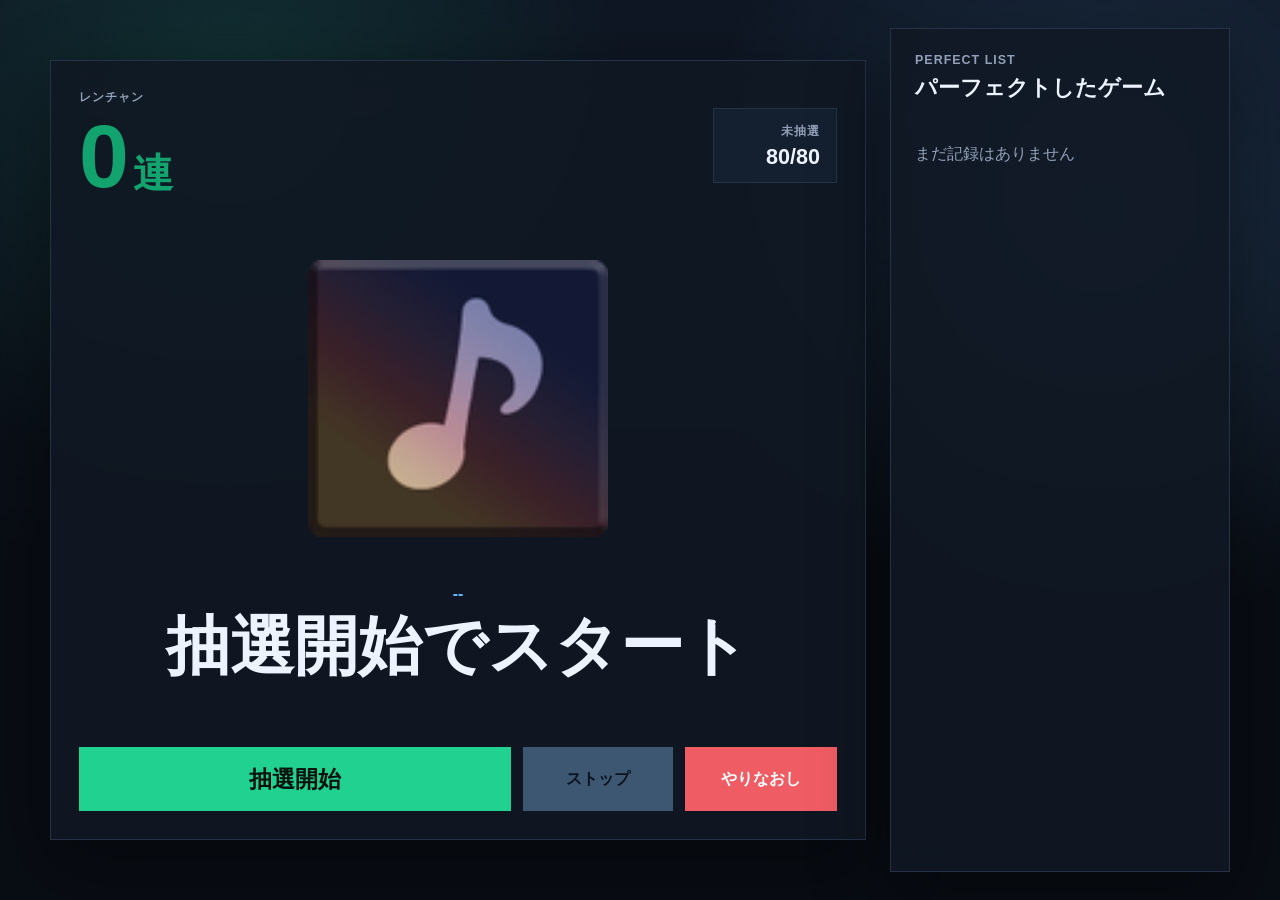
==== index.html @ 7057e6ec "結構変えた" ====
<!doctype html>
<html lang="ja">
  <head>
    <meta charset="utf-8" />
    <meta name="viewport" content="width=device-width, initial-scale=1" />
    <title>Rhythm Heaven Groove Renshan</title>
    <link rel="stylesheet" href="./styles.css" />
  </head>
  <body>
    <main class="app-shell">
      <section class="play-area" aria-label="リズムゲーム抽選">
        <div class="status-bar">
          <div>
            <p class="label">レンチャン</p>
            <p class="streak"><span id="streakCount">0</span><span>連</span></p>
          </div>
          <div class="pool-meter" aria-live="polite">
            <p class="label" id="poolLabel">未抽選</p>
            <p class="pool-count"><span id="poolCount">80</span><span>/80</span></p>
          </div>
        </div>

        <div class="game-stage" id="gameStage">
          <div class="image-frame">
            <img id="gameImage" alt="" title="表/裏モード切り替え" />
            <div class="placeholder" id="placeholder">READY</div>
          </div>
          <p class="stage-code" id="stageCode">--</p>
          <h1 class="game-name" id="gameName">抽選開始でスタート</h1>
        </div>

        <div class="controls">
          <button class="primary-button" id="mainButton" type="button">抽選開始</button>
          <button class="stop-button" id="stopButton" type="button" disabled>ストップ</button>
          <button class="reset-button" id="resetButton" type="button">やりなおし</button>
        </div>
      </section>

      <aside class="history-panel" aria-label="パーフェクト履歴">
        <div class="history-header">
          <p class="label">PERFECT LIST</p>
          <h2>パーフェクトしたゲーム</h2>
        </div>
        <ol class="history-list" id="historyList"></ol>
        <p class="empty-history" id="emptyHistory">まだ記録はありません</p>
      </aside>
    </main>

    <script src="./app.js"></script>
  </body>
</html>
---- styles.css ----
:root {
  --bg: #090d14;
  --ink: #edf3ff;
  --muted: #91a0b8;
  --panel: #111824;
  --panel-strong: #172233;
  --line: #263247;
  --green: #20d18f;
  --green-dark: #13a36e;
  --red: #f05c63;
  --yellow: #ffd84d;
  --blue: #65b8ff;
  --shadow: 0 24px 70px rgba(0, 0, 0, 0.42);
}

* {
  box-sizing: border-box;
}

body {
  margin: 0;
  min-height: 100vh;
  overflow-x: hidden;
  color: var(--ink);
  background:
    radial-gradient(circle at 18% 12%, rgba(32, 209, 143, 0.14), transparent 30%),
    radial-gradient(circle at 86% 24%, rgba(101, 184, 255, 0.16), transparent 32%),
    linear-gradient(180deg, #0f1724 0%, #090d14 62%),
    var(--bg);
  font-family:
    "Inter", "Hiragino Sans", "Yu Gothic UI", "Yu Gothic", Meiryo, sans-serif;
}

button {
  font: inherit;
}

.app-shell {
  width: min(1180px, calc(100% - 32px));
  min-height: 100vh;
  margin: 0 auto;
  display: grid;
  grid-template-columns: minmax(0, 1fr) 340px;
  gap: 24px;
  align-items: center;
  padding: 28px 0;
}

.play-area,
.history-panel {
  background: rgba(17, 24, 36, 0.88);
  border: 1px solid var(--line);
  box-shadow: var(--shadow);
  backdrop-filter: blur(14px);
}

.play-area {
  min-height: min(780px, calc(100vh - 56px));
  display: grid;
  grid-template-rows: auto 1fr auto;
  gap: 24px;
  padding: 28px;
}

.status-bar {
  display: flex;
  justify-content: space-between;
  gap: 16px;
  align-items: center;
}

.label {
  margin: 0 0 6px;
  color: var(--muted);
  font-size: 0.78rem;
  font-weight: 800;
  letter-spacing: 0.08em;
}

.streak,
.pool-count {
  margin: 0;
  line-height: 1;
  font-weight: 900;
}

.streak {
  font-size: clamp(2.5rem, 7vw, 5.8rem);
  color: var(--green-dark);
}

.streak.failed {
  color: var(--yellow);
}

.streak span:last-child {
  margin-left: 4px;
  font-size: 0.45em;
}

.pool-meter {
  min-width: 124px;
  padding: 14px 16px;
  border: 1px solid var(--line);
  background: rgba(23, 34, 51, 0.78);
  text-align: right;
}

.pool-count {
  font-size: 1.35rem;
}

.game-stage {
  display: flex;
  min-height: 0;
  flex-direction: column;
  align-items: center;
  justify-content: center;
  text-align: center;
}

.image-frame {
  position: relative;
  width: min(40vh, 300px);
  max-width: 82vw;
  aspect-ratio: 1 / 1;
  display: grid;
  place-items: center;
  background: transparent;
}

.image-frame.mode-ready {
  cursor: pointer;
}

.image-frame img {
  width: 100%;
  height: 100%;
  object-fit: contain;
  image-rendering: auto;
}

.placeholder {
  position: absolute;
  inset: 0;
  display: grid;
  place-items: center;
  color: rgba(237, 243, 255, 0.16);
  font-size: clamp(2.7rem, 9vw, 6.5rem);
  font-weight: 950;
}

.placeholder.hidden {
  display: none;
}

.stage-code {
  margin: 36px 0 8px;
  color: var(--blue);
  font-size: 1rem;
  font-weight: 900;
}

.game-name {
  width: 100%;
  min-height: 1.4em;
  margin: 0;
  font-size: clamp(1.9rem, 5vw, 4.6rem);
  line-height: 1.12;
  font-weight: 950;
  overflow-wrap: anywhere;
}

.game-stage.spinning .image-frame {
  filter: drop-shadow(0 0 28px rgba(32, 209, 143, 0.22));
}

.controls {
  display: grid;
  grid-template-columns: minmax(0, 1fr) 150px 152px;
  gap: 12px;
  align-items: stretch;
}

.primary-button,
.stop-button,
.reset-button {
  min-height: 64px;
  border: 0;
  cursor: pointer;
  font-weight: 900;
  transition:
    transform 120ms ease,
    filter 120ms ease,
    background-color 120ms ease;
}

.primary-button {
  color: #04110d;
  background: var(--green);
  font-size: 1.45rem;
}

.primary-button.perfect {
  color: #1b2630;
  background: var(--yellow);
}

.stop-button {
  color: #07111c;
  background: var(--blue);
}

.reset-button {
  color: #fff;
  background: var(--red);
}

.primary-button:hover,
.stop-button:hover,
.reset-button:hover {
  filter: brightness(0.96);
  transform: translateY(-1px);
}

.primary-button:disabled,
.stop-button:disabled,
.reset-button:disabled {
  cursor: wait;
  filter: saturate(0.65);
  transform: none;
}

.stop-button:disabled {
  cursor: not-allowed;
  opacity: 0.42;
}

.history-panel {
  max-height: calc(100vh - 56px);
  align-self: stretch;
  display: flex;
  flex-direction: column;
  padding: 24px;
  overflow: hidden;
}

.history-header h2 {
  margin: 0;
  font-size: 1.35rem;
}

.history-list {
  margin: 20px 0 0;
  padding: 0;
  list-style: none;
  overflow: auto;
}

.history-list li {
  display: grid;
  grid-template-columns: 42px 1fr 52px;
  gap: 12px;
  align-items: center;
  padding: 12px 0;
  border-top: 1px solid var(--line);
}

.history-index {
  width: 34px;
  height: 34px;
  display: grid;
  place-items: center;
  color: #fff;
  background: var(--green-dark);
  font-weight: 900;
}

.history-index.ng {
  background: var(--red);
  font-size: 0.82rem;
}

.history-game {
  min-width: 0;
}

.history-game strong {
  display: block;
  font-size: 0.98rem;
  overflow-wrap: anywhere;
}

.history-game span {
  display: block;
  margin-top: 3px;
  color: var(--muted);
  font-size: 0.82rem;
  font-weight: 700;
}

.history-icon {
  width: 52px;
  height: 52px;
  object-fit: contain;
  justify-self: end;
}

.empty-history {
  margin: 22px 0 0;
  color: var(--muted);
}

@media (max-width: 860px) {
  .app-shell {
    width: min(100% - 24px, 720px);
    grid-template-columns: 1fr;
    align-items: start;
    gap: 14px;
    padding: 12px 0 24px;
  }

  .play-area {
    min-height: auto;
    gap: 18px;
  }

  .history-panel {
    max-height: none;
  }

  .image-frame {
    width: min(54vw, 280px);
  }

  .stage-code {
    margin-top: 22px;
  }

  .controls {
    grid-template-columns: 1fr 128px 132px;
  }
}

@media (max-width: 520px) {
  .app-shell {
    width: min(100% - 16px, 1180px);
    padding: 10px 0;
  }

  .play-area,
  .history-panel {
    padding: 16px;
  }

  .status-bar {
    gap: 10px;
    align-items: stretch;
  }

  .pool-meter {
    min-width: 104px;
    padding: 12px;
  }

  .streak {
    font-size: clamp(2.7rem, 17vw, 4.2rem);
  }

  .pool-count {
    font-size: 1.15rem;
  }

  .image-frame {
    width: min(64vw, 230px);
  }

  .stage-code {
    margin: 18px 0 6px;
    font-size: 0.9rem;
  }

  .game-name {
    min-height: 2.35em;
    font-size: clamp(1.75rem, 10vw, 3rem);
    line-height: 1.08;
  }

  .controls {
    grid-template-columns: 1fr 1fr;
    gap: 10px;
  }

  .primary-button {
    grid-column: 1 / -1;
    font-size: 1.25rem;
  }

  .primary-button,
  .stop-button,
  .reset-button {
    min-height: 56px;
  }

  .history-header h2 {
    font-size: 1.15rem;
  }

  .history-list {
    margin-top: 14px;
  }

  .history-list li {
    grid-template-columns: 36px minmax(0, 1fr) 42px;
    gap: 8px;
    padding: 10px 0;
  }

  .history-index {
    width: 30px;
    height: 30px;
    font-size: 0.86rem;
  }

  .history-game strong {
    font-size: 0.92rem;
  }

  .history-game span {
    font-size: 0.76rem;
  }

  .history-icon {
    width: 42px;
    height: 42px;
  }
}

@media (max-width: 360px) {
  .play-area,
  .history-panel {
    padding: 12px;
  }

  .status-bar {
    flex-direction: column;
  }

  .pool-meter {
    text-align: left;
  }

  .image-frame {
    width: min(70vw, 210px);
  }

  .game-name {
    font-size: clamp(1.55rem, 11vw, 2.4rem);
  }
}
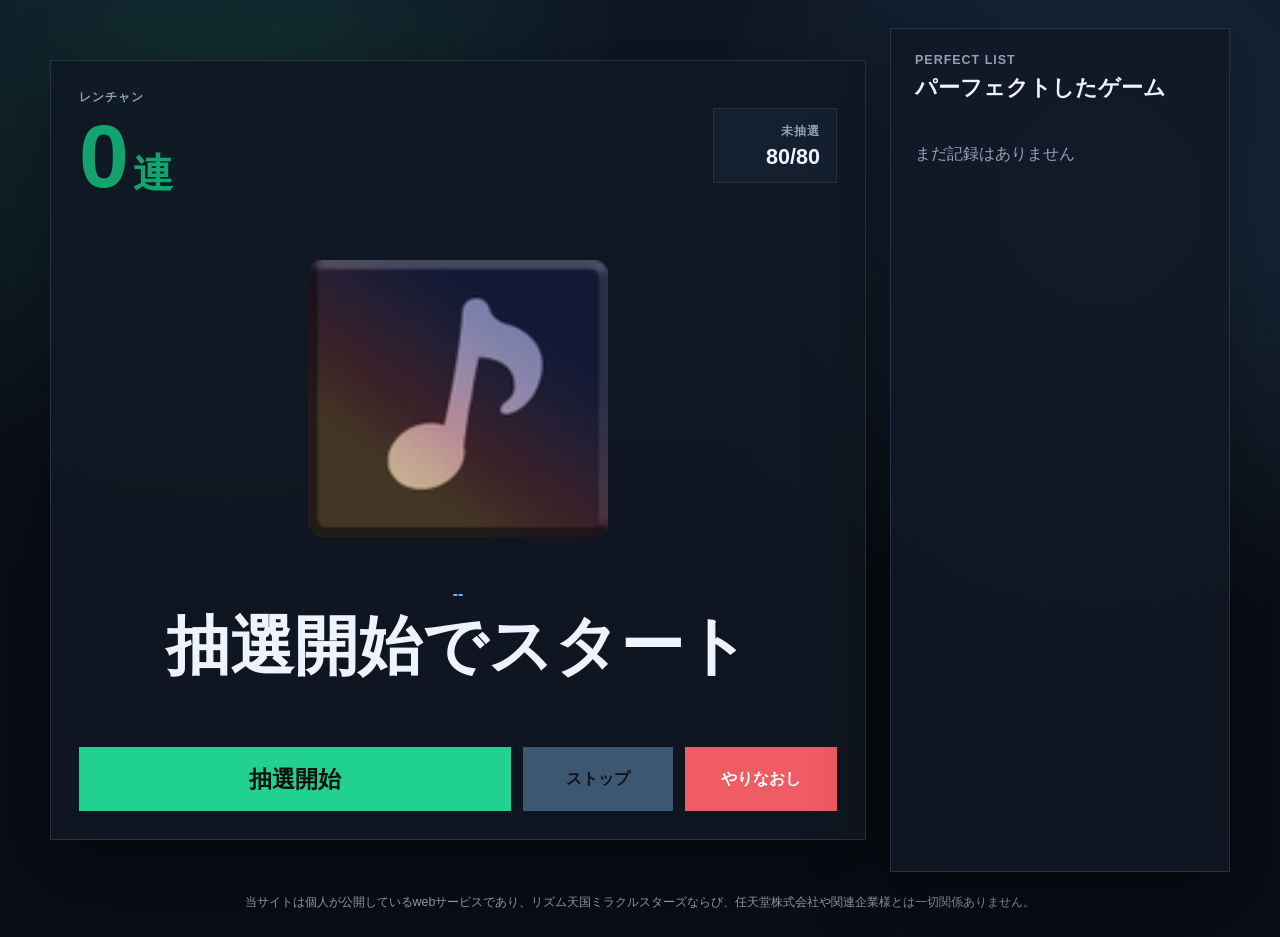
==== commit b2dd97ec: "免責を追加、readmeを追加" ====
--- a/index.html
+++ b/index.html
@@ -46,6 +46,11 @@
       </aside>
     </main>
 
+    <!-- 免責事項をサイト最下部に表示します。 -->
+    <footer class="site-footer">
+      当サイトは個人が公開しているwebサービスであり、リズム天国ミラクルスターズならび、任天堂株式会社や関連企業様とは一切関係ありません。
+    </footer>
+
     <script src="./app.js"></script>
   </body>
 </html>
--- a/styles.css
+++ b/styles.css
@@ -311,6 +311,16 @@
   color: var(--muted);
 }
 
+/* サイト最下部の免責文を、主要画面より控えめに表示する */
+.site-footer {
+  width: min(1180px, calc(100% - 32px));
+  margin: -8px auto 24px;
+  color: var(--muted);
+  font-size: 0.78rem;
+  line-height: 1.7;
+  text-align: center;
+}
+
 @media (max-width: 860px) {
   .app-shell {
     width: min(100% - 24px, 720px);
@@ -329,6 +339,11 @@
     max-height: none;
   }
 
+  .site-footer {
+    width: min(100% - 24px, 720px);
+    margin-top: 0;
+  }
+
   .image-frame {
     width: min(54vw, 280px);
   }
@@ -434,6 +449,11 @@
     width: 42px;
     height: 42px;
   }
+
+  .site-footer {
+    width: min(100% - 16px, 1180px);
+    font-size: 0.72rem;
+  }
 }
 
 @media (max-width: 360px) {
